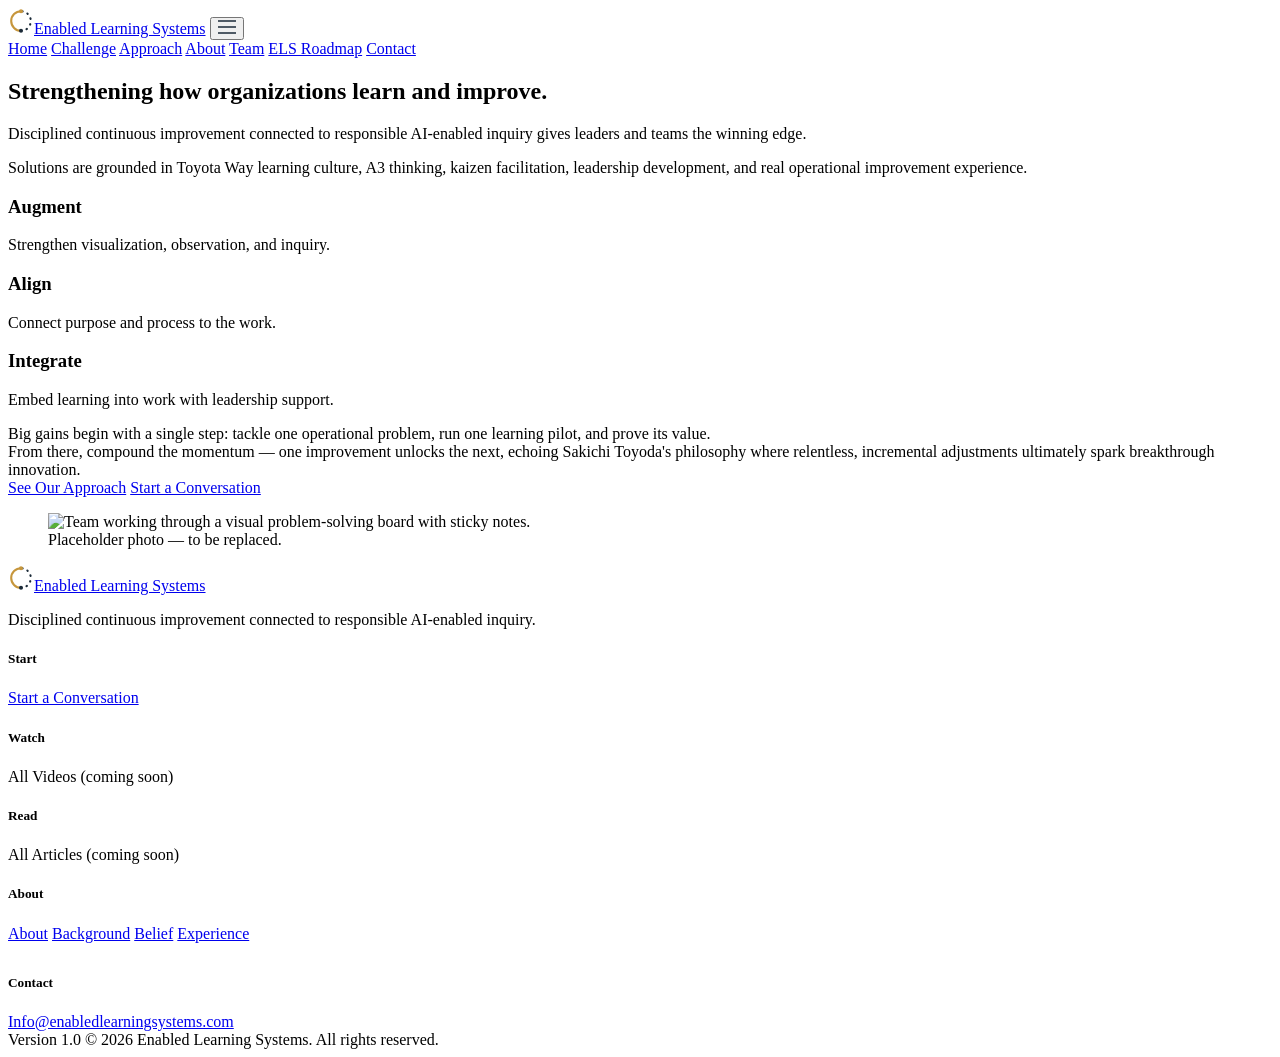
==== index.html @ c0ecaa31 "Rename Home _ Enabled Learning Systemsindex.html to index.html" ====
<!DOCTYPE html>
<html lang="en">
<head>
<meta charset="UTF-8">
<meta name="viewport" content="width=device-width, initial-scale=1.0">
<title>Home | Enabled Learning Systems</title>
<meta name="description" content="Enabled Learning Systems strengthens how organizations learn and improve, connecting disciplined continuous improvement with responsible AI-enabled inquiry.">
<link rel="preconnect" href="https://fonts.googleapis.com">
<link rel="preconnect" href="https://fonts.gstatic.com" crossorigin>
<link href="https://fonts.googleapis.com/css2?family=Fraunces:ital,wght@0,400;0,600;0,700;0,800;1,400&family=Inter:wght@400;500;600;700;800&display=swap" rel="stylesheet">
<link rel="stylesheet" href="styles.css">

</head>
<body>
<header class="site-header">
  <div class="header-inner">
    <a href="index.html" class="logo"><svg width="26" height="26" viewBox="0 0 26 26" fill="none" xmlns="http://www.w3.org/2000/svg">
<path d="M13 3.2C7.6 3.2 3.2 7.6 3.2 13S7.6 22.8 13 22.8" stroke="#C6963C" stroke-width="2.1" stroke-linecap="round"/>
<path d="M13 22.8c5.4 0 9.8-4.4 9.8-9.8S18.4 3.2 13 3.2" stroke="#1B2A38" stroke-width="2.1" stroke-linecap="round" stroke-dasharray="0.5 5.3"/>
<circle cx="13" cy="3.2" r="2" fill="#C6963C"/>
<circle cx="13" cy="22.8" r="2" fill="#1B2A38"/>
</svg><span class="logo-word">Enabled Learning Systems</span></a>
    <button class="nav-toggle" aria-label="Toggle menu" onclick="document.querySelector('.main-nav').classList.toggle('open')">
      <svg width="18" height="14" viewBox="0 0 18 14" fill="none"><path d="M0 1h18M0 7h18M0 13h18" stroke="#1B2A38" stroke-width="1.6"/></svg>
    </button>
    <nav class="main-nav">
      <a href="index.html" class="nav-link active">Home</a>
<a href="challenge.html" class="nav-link">Challenge</a>
<a href="approach.html" class="nav-link">Approach</a>
<a href="about.html" class="nav-link">About</a>
<a href="team.html" class="nav-link">Team</a>
<a href="roadmap.html" class="nav-link">ELS Roadmap</a>
<a href="contact.html" class="nav-link">Contact</a>

    </nav>
  </div>
</header>

<section class="section">
  <div class="wrap hero-grid">
    <div>
      <h1 class="display">Strengthening how organizations learn and improve.</h1>
      <p class="lede">Disciplined continuous improvement connected to responsible AI-enabled inquiry gives leaders and teams the winning edge.</p>
      <div class="callout">Solutions are grounded in Toyota Way learning culture, A3 thinking, kaizen facilitation, leadership development, and real operational improvement experience.</div>
      <div class="card-grid" style="grid-template-columns: repeat(3, 1fr);">
        <div class="card card--red"><h3>Augment</h3><p>Strengthen visualization, observation, and inquiry.</p></div>
        <div class="card card--blue"><h3>Align</h3><p>Connect purpose and process to the work.</p></div>
        <div class="card card--green"><h3>Integrate</h3><p>Embed learning into work with leadership support.</p></div>
      </div>
      <div class="note-grid">
        <div class="note-box">Big gains begin with a single step: tackle one operational problem, run one learning pilot, and prove its value.</div>
        <div class="note-box">From there, compound the momentum &mdash; one improvement unlocks the next, echoing Sakichi Toyoda's philosophy where relentless, incremental adjustments ultimately spark breakthrough innovation.</div>
      </div>
      <div class="btn-row mt-lg">
        <a href="approach.html" class="btn btn-primary">See Our Approach</a>
        <a href="contact.html" class="btn btn-outline">Start a Conversation</a>
      </div>
    </div>
    <figure class="hero-photo">
      <img src="images/photo-home.png" alt="Team working through a visual problem-solving board with sticky notes.">
      <figcaption>Placeholder photo &mdash; to be replaced.</figcaption>
    </figure>
  </div>
</section>

<footer class="site-footer">
  <div class="wrap">
    <div class="footer-grid">
      <div class="footer-brand">
        <a href="index.html" class="logo"><svg width="26" height="26" viewBox="0 0 26 26" fill="none" xmlns="http://www.w3.org/2000/svg">
<path d="M13 3.2C7.6 3.2 3.2 7.6 3.2 13S7.6 22.8 13 22.8" stroke="#C6963C" stroke-width="2.1" stroke-linecap="round"/>
<path d="M13 22.8c5.4 0 9.8-4.4 9.8-9.8S18.4 3.2 13 3.2" stroke="#1B2A38" stroke-width="2.1" stroke-linecap="round" stroke-dasharray="0.5 5.3"/>
<circle cx="13" cy="3.2" r="2" fill="#C6963C"/>
<circle cx="13" cy="22.8" r="2" fill="#1B2A38"/>
</svg><span class="logo-word">Enabled Learning Systems</span></a>
        <p>Disciplined continuous improvement connected to responsible AI-enabled inquiry.</p>
      </div>
      <div class="footer-col">
        <h5>Start</h5>
        <a href="contact.html">Start a Conversation</a>
      </div>
      <div class="footer-col">
        <h5>Watch</h5>
        <span class="muted">All Videos (coming soon)</span>
      </div>
      <div class="footer-col">
        <h5>Read</h5>
        <span class="muted">All Articles (coming soon)</span>
      </div>
      <div class="footer-col">
        <h5>About</h5>
        <a href="about.html">About</a>
        <a href="about.html#background">Background</a>
        <a href="about.html#belief">Belief</a>
        <a href="about.html#experience">Experience</a>
      </div>
    </div>
    <div class="footer-col" style="margin-top:32px;">
      <h5>Contact</h5>
      <a href="mailto:Info@enabledlearningsystems.com">Info@enabledlearningsystems.com</a>
    </div>
    <div class="footer-bottom">
      <span>Version 1.0</span>
      <span>&copy; 2026 Enabled Learning Systems. All rights reserved.</span>
    </div>
  </div>
</footer>
</body>
</html>
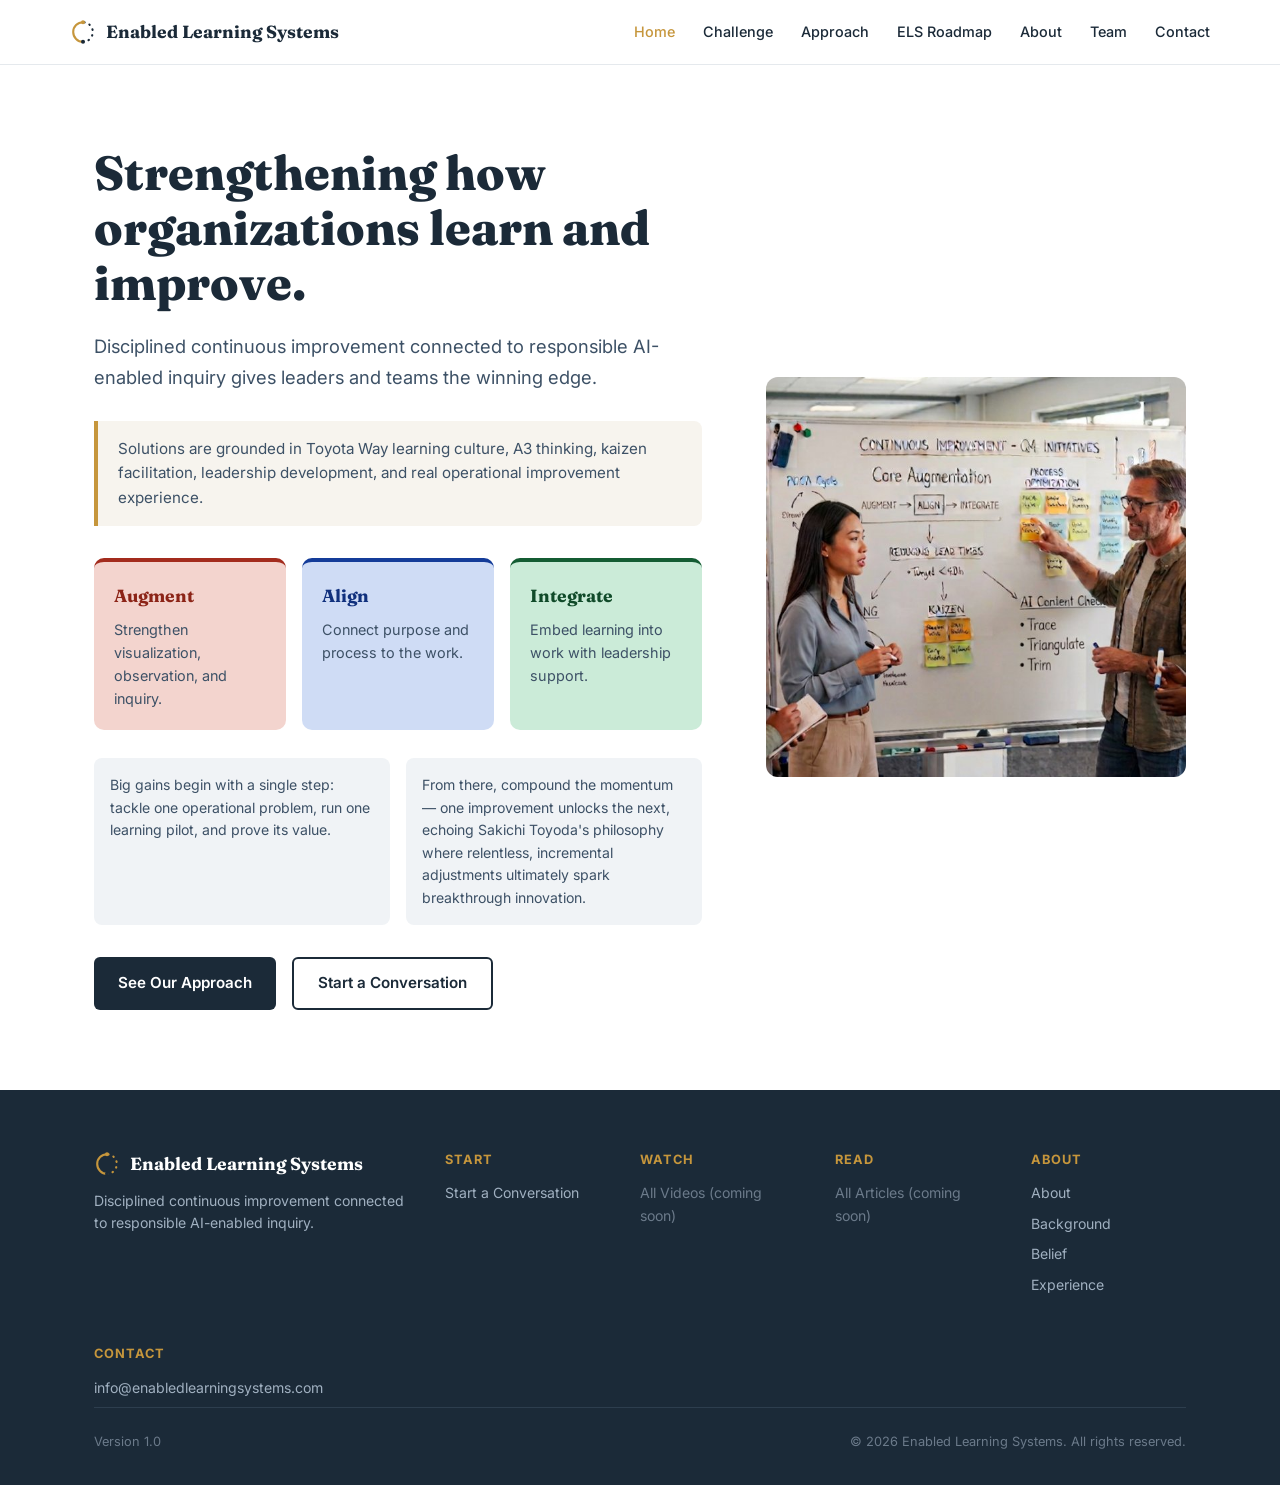
==== commit 49780243: "Add files via upload" ====
--- a/index.html
+++ b/index.html
@@ -27,9 +27,9 @@
       <a href="index.html" class="nav-link active">Home</a>
 <a href="challenge.html" class="nav-link">Challenge</a>
 <a href="approach.html" class="nav-link">Approach</a>
+<a href="roadmap.html" class="nav-link">ELS Roadmap</a>
 <a href="about.html" class="nav-link">About</a>
 <a href="team.html" class="nav-link">Team</a>
-<a href="roadmap.html" class="nav-link">ELS Roadmap</a>
 <a href="contact.html" class="nav-link">Contact</a>
 
     </nav>
@@ -57,8 +57,7 @@
       </div>
     </div>
     <figure class="hero-photo">
-      <img src="images/photo-home.png" alt="Team working through a visual problem-solving board with sticky notes.">
-      <figcaption>Placeholder photo &mdash; to be replaced.</figcaption>
+      <img src="photo-home.jpg" alt="Team collaborating around a whiteboard on continuous improvement initiatives.">
     </figure>
   </div>
 </section>
@@ -97,7 +96,7 @@
     </div>
     <div class="footer-col" style="margin-top:32px;">
       <h5>Contact</h5>
-      <a href="mailto:Info@enabledlearningsystems.com">Info@enabledlearningsystems.com</a>
+      <a href="mailto:info@enabledlearningsystems.com">info@enabledlearningsystems.com</a>
     </div>
     <div class="footer-bottom">
       <span>Version 1.0</span>
--- a/styles.css
+++ b/styles.css
@@ -0,0 +1,295 @@
+/* ============================================
+   Enabled Learning Systems — styles.css
+   ============================================ */
+
+/* Reset & Base */
+*, *::before, *::after { box-sizing: border-box; margin: 0; padding: 0; }
+
+html { font-size: 16px; scroll-behavior: smooth; }
+
+body {
+  font-family: 'Inter', sans-serif;
+  color: #1B2A38;
+  background: #FFFFFF;
+  line-height: 1.6;
+}
+
+img { max-width: 100%; display: block; }
+
+a { color: #1B2A38; text-decoration: none; }
+
+/* Layout */
+.wrap {
+  max-width: 1140px;
+  margin: 0 auto;
+  padding: 0 24px;
+}
+
+.section {
+  padding: 80px 0;
+}
+
+/* Header */
+.site-header {
+  position: sticky;
+  top: 0;
+  z-index: 100;
+  background: #FFFFFF;
+  border-bottom: 1px solid #E5E9ED;
+  padding: 0 24px;
+}
+
+.header-inner {
+  max-width: 1140px;
+  margin: 0 auto;
+  display: flex;
+  align-items: center;
+  justify-content: space-between;
+  height: 64px;
+}
+
+.logo {
+  display: flex;
+  align-items: center;
+  gap: 10px;
+  font-family: 'Fraunces', serif;
+  font-weight: 700;
+  font-size: 1.1rem;
+  color: #1B2A38;
+  text-decoration: none;
+}
+
+.logo-word { white-space: nowrap; }
+
+.main-nav {
+  display: flex;
+  gap: 28px;
+  align-items: center;
+}
+
+.nav-link {
+  font-size: 0.9rem;
+  font-weight: 500;
+  color: #1B2A38;
+  text-decoration: none;
+  transition: color 0.2s;
+}
+
+.nav-link:hover, .nav-link.active { color: #C6963C; }
+
+.nav-toggle { display: none; background: none; border: none; cursor: pointer; }
+
+/* Hero Grid */
+.hero-grid {
+  display: grid;
+  grid-template-columns: 1fr 420px;
+  gap: 64px;
+  align-items: center;
+}
+
+.hero-photo {
+  border-radius: 12px;
+  overflow: hidden;
+  background: #F0F3F6;
+}
+
+.hero-photo img {
+  width: 100%;
+  height: 400px;
+  object-fit: cover;
+}
+
+.hero-photo figcaption {
+  font-size: 0.75rem;
+  color: #6B7A8A;
+  padding: 8px 12px;
+}
+
+/* Typography */
+.display {
+  font-family: 'Fraunces', serif;
+  font-size: clamp(2rem, 4vw, 3rem);
+  font-weight: 800;
+  line-height: 1.15;
+  color: #1B2A38;
+  margin-bottom: 20px;
+}
+
+.lede {
+  font-size: 1.15rem;
+  color: #3D5166;
+  margin-bottom: 28px;
+  line-height: 1.7;
+}
+
+/* Callout */
+.callout {
+  background: #F7F4EE;
+  border-left: 4px solid #C6963C;
+  padding: 16px 20px;
+  border-radius: 0 8px 8px 0;
+  font-size: 0.95rem;
+  color: #3D5166;
+  margin-bottom: 32px;
+}
+
+/* Cards */
+.card-grid {
+  display: grid;
+  gap: 16px;
+  margin-bottom: 28px;
+}
+
+.card {
+  padding: 20px;
+  border-radius: 10px;
+  border-top: 4px solid transparent;
+}
+
+.card h3 {
+  font-family: 'Fraunces', serif;
+  font-size: 1.1rem;
+  font-weight: 700;
+  margin-bottom: 8px;
+}
+
+.card p { font-size: 0.9rem; color: #3D5166; }
+
+.card--red { background: #F3D4CE; border-top-color: #A32B1D; }
+.card--red h3 { color: #8C2417; }
+
+.card--blue { background: #CFDCF5; border-top-color: #143C99; }
+.card--blue h3 { color: #10307D; }
+
+.card--green { background: #CBEBD8; border-top-color: #145C33; }
+.card--green h3 { color: #104A29; }
+
+/* Note Grid */
+.note-grid {
+  display: grid;
+  grid-template-columns: 1fr 1fr;
+  gap: 16px;
+  margin-bottom: 32px;
+}
+
+.note-box {
+  background: #F0F3F6;
+  border-radius: 8px;
+  padding: 16px;
+  font-size: 0.88rem;
+  color: #3D5166;
+  line-height: 1.6;
+}
+
+/* Buttons */
+.btn-row {
+  display: flex;
+  gap: 16px;
+  flex-wrap: wrap;
+}
+
+.btn {
+  display: inline-flex;
+  align-items: center;
+  padding: 12px 24px;
+  border-radius: 6px;
+  font-size: 0.95rem;
+  font-weight: 600;
+  cursor: pointer;
+  transition: all 0.2s;
+  text-decoration: none;
+}
+
+.btn-primary {
+  background: #1B2A38;
+  color: #FFFFFF;
+}
+
+.btn-primary:hover { background: #C6963C; color: #FFFFFF; }
+
+.btn-outline {
+  border: 2px solid #1B2A38;
+  color: #1B2A38;
+  background: transparent;
+}
+
+.btn-outline:hover { background: #1B2A38; color: #FFFFFF; }
+
+/* Spacing utilities */
+.mt-lg { margin-top: 32px; }
+
+/* Footer */
+.site-footer {
+  background: #1B2A38;
+  color: #FFFFFF;
+  padding: 60px 0 32px;
+}
+
+.footer-grid {
+  display: grid;
+  grid-template-columns: 2fr 1fr 1fr 1fr 1fr;
+  gap: 40px;
+  margin-bottom: 40px;
+}
+
+.footer-brand .logo { color: #FFFFFF; margin-bottom: 12px; }
+.footer-brand .logo svg path { stroke: #C6963C; }
+.footer-brand p { font-size: 0.88rem; color: #A0B0C0; line-height: 1.6; }
+
+.footer-col h5 {
+  font-size: 0.8rem;
+  font-weight: 700;
+  text-transform: uppercase;
+  letter-spacing: 0.08em;
+  color: #C6963C;
+  margin-bottom: 12px;
+}
+
+.footer-col a, .footer-col span {
+  display: block;
+  font-size: 0.88rem;
+  color: #A0B0C0;
+  margin-bottom: 8px;
+  text-decoration: none;
+  transition: color 0.2s;
+}
+
+.footer-col a:hover { color: #FFFFFF; }
+.muted { color: #6B7A8A !important; }
+
+.footer-bottom {
+  border-top: 1px solid #2D3E4E;
+  padding-top: 24px;
+  display: flex;
+  justify-content: space-between;
+  font-size: 0.8rem;
+  color: #6B7A8A;
+}
+
+/* Responsive */
+@media (max-width: 900px) {
+  .hero-grid { grid-template-columns: 1fr; }
+  .hero-photo { order: -1; }
+  .footer-grid { grid-template-columns: 1fr 1fr; }
+  .note-grid { grid-template-columns: 1fr; }
+}
+
+@media (max-width: 600px) {
+  .main-nav { display: none; }
+  .main-nav.open {
+    display: flex;
+    flex-direction: column;
+    position: absolute;
+    top: 64px;
+    left: 0;
+    right: 0;
+    background: #FFFFFF;
+    padding: 16px 24px;
+    border-bottom: 1px solid #E5E9ED;
+    gap: 16px;
+  }
+  .nav-toggle { display: block; }
+  .footer-grid { grid-template-columns: 1fr; }
+  .footer-bottom { flex-direction: column; gap: 8px; }
+  .card-grid { grid-template-columns: 1fr !important; }
+}
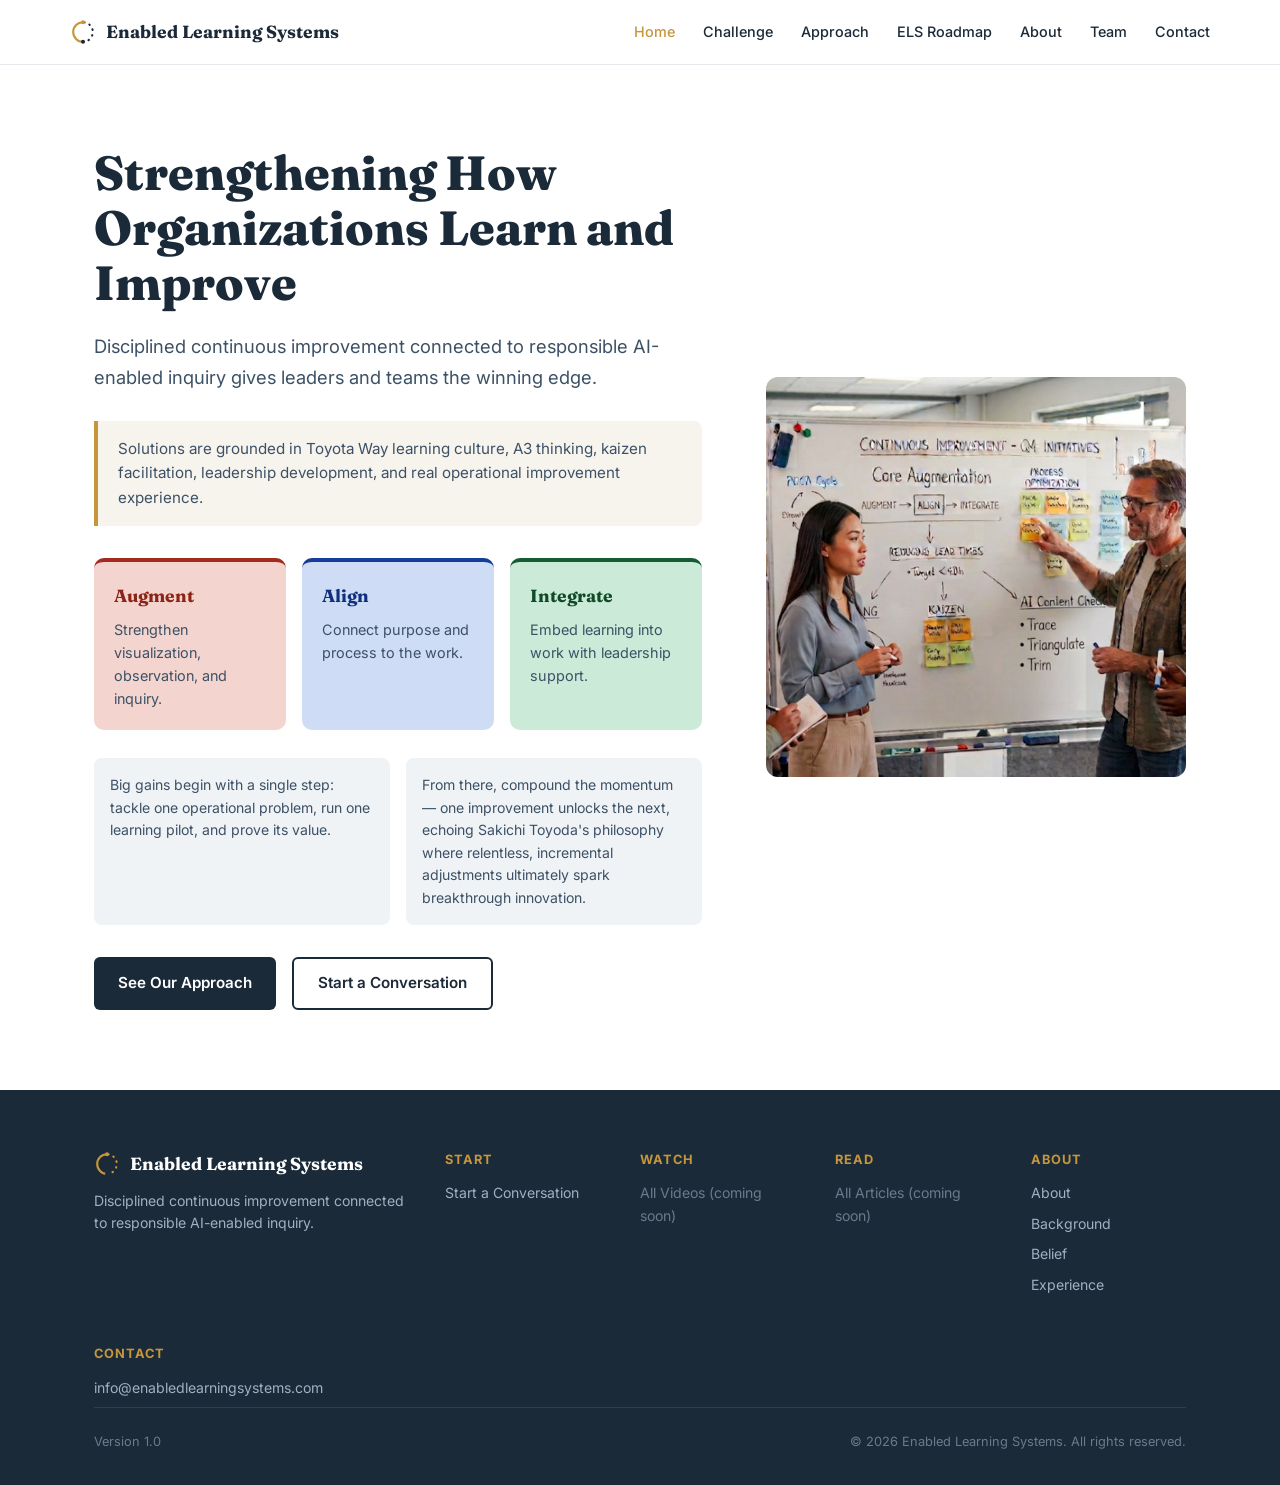
==== commit ea606905: "Add files via upload" ====
--- a/index.html
+++ b/index.html
@@ -39,7 +39,7 @@
 <section class="section">
   <div class="wrap hero-grid">
     <div>
-      <h1 class="display">Strengthening how organizations learn and improve.</h1>
+      <h1 class="display">Strengthening How Organizations Learn and Improve</h1>
       <p class="lede">Disciplined continuous improvement connected to responsible AI-enabled inquiry gives leaders and teams the winning edge.</p>
       <div class="callout">Solutions are grounded in Toyota Way learning culture, A3 thinking, kaizen facilitation, leadership development, and real operational improvement experience.</div>
       <div class="card-grid" style="grid-template-columns: repeat(3, 1fr);">
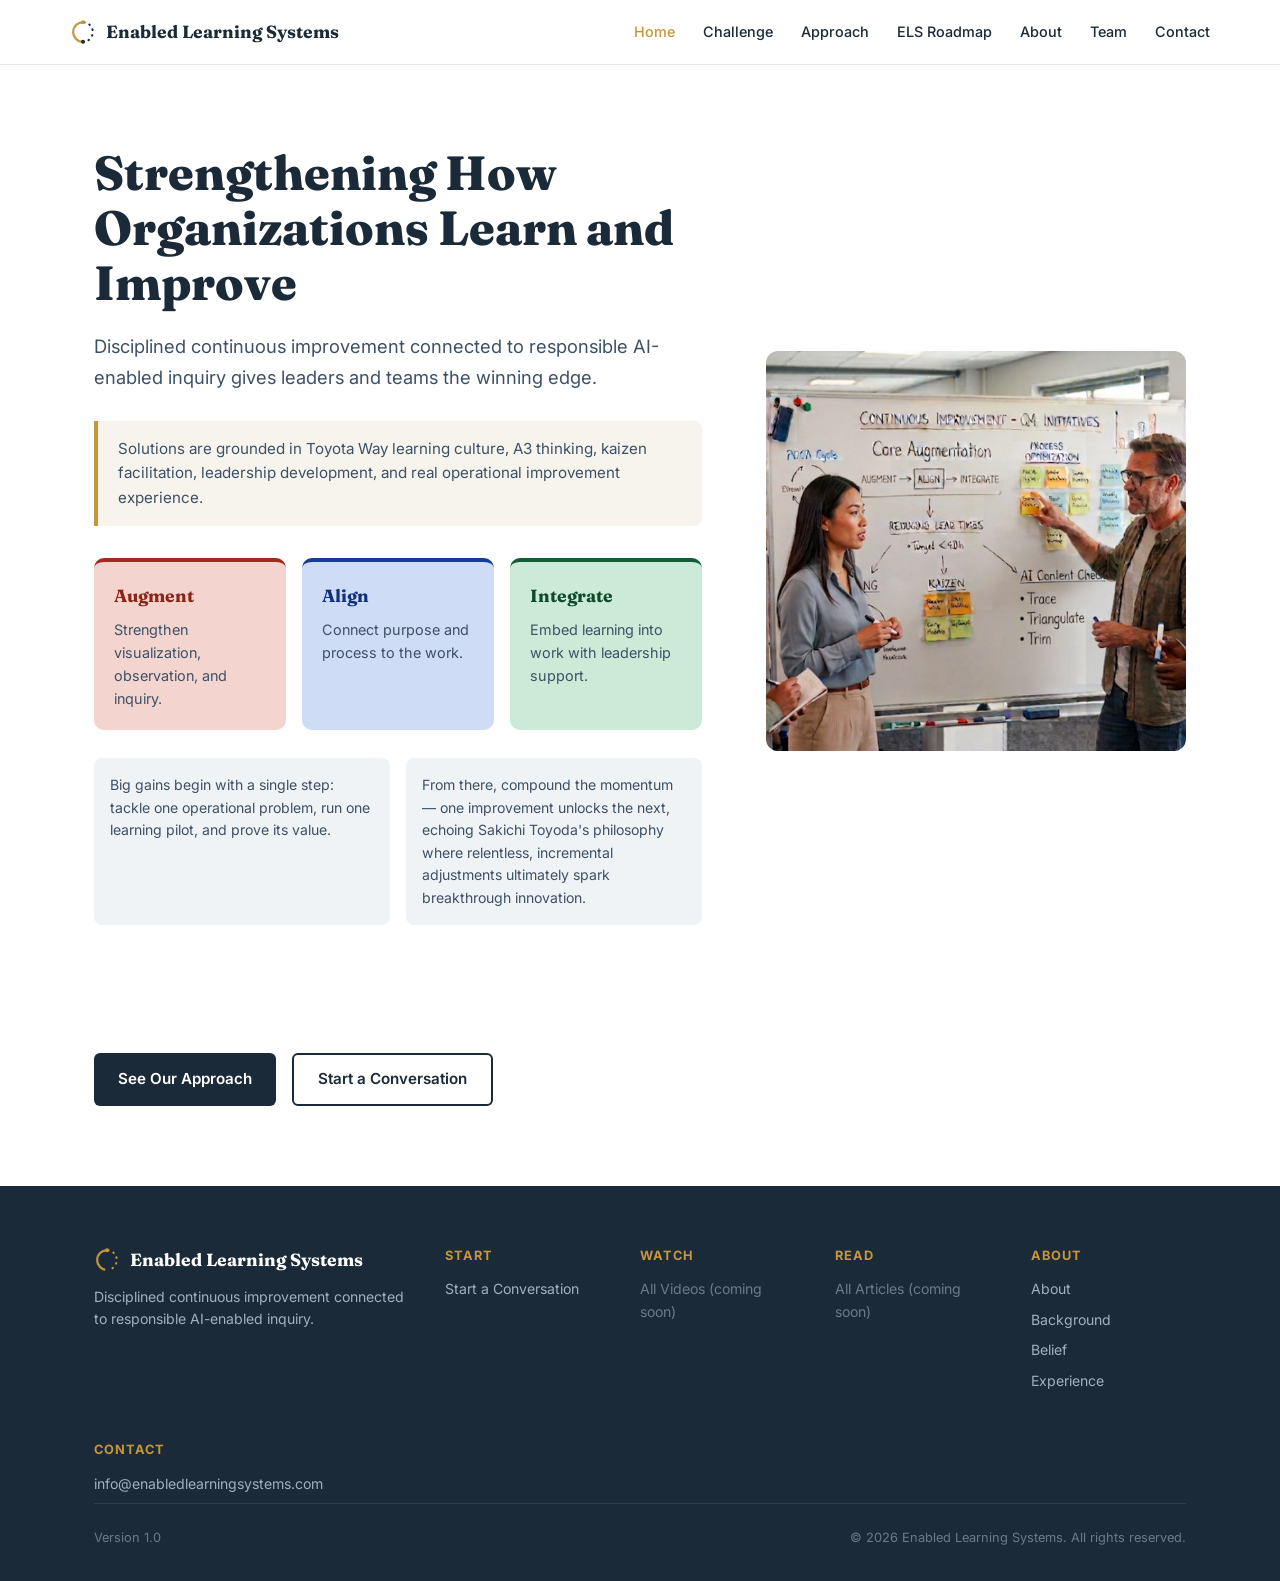
==== commit d0b915b3: "Add files via upload" ====
--- a/index.html
+++ b/index.html
@@ -38,7 +38,7 @@
 
 <section class="section">
   <div class="wrap hero-grid">
-    <div>
+    <div class="hero-text">
       <h1 class="display">Strengthening How Organizations Learn and Improve</h1>
       <p class="lede">Disciplined continuous improvement connected to responsible AI-enabled inquiry gives leaders and teams the winning edge.</p>
       <div class="callout">Solutions are grounded in Toyota Way learning culture, A3 thinking, kaizen facilitation, leadership development, and real operational improvement experience.</div>
@@ -51,14 +51,14 @@
         <div class="note-box">Big gains begin with a single step: tackle one operational problem, run one learning pilot, and prove its value.</div>
         <div class="note-box">From there, compound the momentum &mdash; one improvement unlocks the next, echoing Sakichi Toyoda's philosophy where relentless, incremental adjustments ultimately spark breakthrough innovation.</div>
       </div>
-      <div class="btn-row mt-lg">
-        <a href="approach.html" class="btn btn-primary">See Our Approach</a>
-        <a href="contact.html" class="btn btn-outline">Start a Conversation</a>
-      </div>
     </div>
     <figure class="hero-photo">
       <img src="photo-home.jpg" alt="Team collaborating around a whiteboard on continuous improvement initiatives.">
     </figure>
+    <div class="btn-row mt-lg hero-buttons">
+      <a href="approach.html" class="btn btn-primary">See Our Approach</a>
+      <a href="contact.html" class="btn btn-outline">Start a Conversation</a>
+    </div>
   </div>
 </section>
 
--- a/styles.css
+++ b/styles.css
@@ -269,9 +269,9 @@
 /* Responsive */
 @media (max-width: 900px) {
   .hero-grid { grid-template-columns: 1fr; }
-  .hero-photo { order: -1; }
   .footer-grid { grid-template-columns: 1fr 1fr; }
   .note-grid { grid-template-columns: 1fr; }
+  .section { padding: 48px 0; }
 }
 
 @media (max-width: 600px) {
@@ -292,4 +292,5 @@
   .footer-grid { grid-template-columns: 1fr; }
   .footer-bottom { flex-direction: column; gap: 8px; }
   .card-grid { grid-template-columns: 1fr !important; }
-}
+  .section { padding: 36px 0; }
+}
